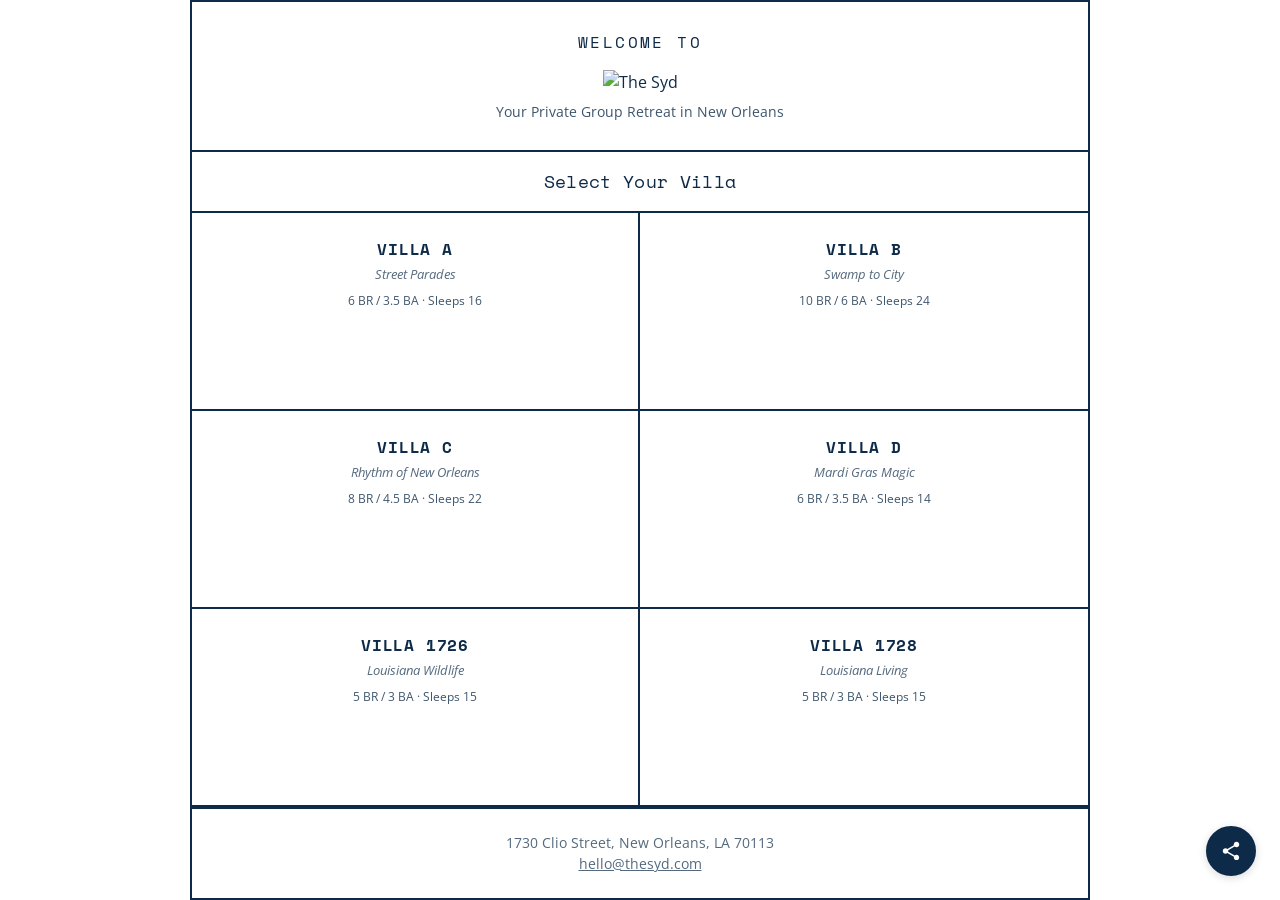
==== index.html @ c18d8f7f "Initial scaffold of The Syd guest app Complete guest-facing web app for The Syd (6 villas at 1730 Cl" ====
<!DOCTYPE html>
<html lang="en">
<head>
    <meta charset="UTF-8">
    <meta name="viewport" content="width=device-width, initial-scale=1.0, user-scalable=no">
    <meta name="apple-mobile-web-app-capable" content="yes">
    <meta name="apple-mobile-web-app-status-bar-style" content="black-translucent">
    <meta name="theme-color" content="#0d2b48">
    <title>The Syd - Guest Guide</title>
    <link rel="icon" type="image/svg+xml" href="images/favicon.svg">
    <link rel="manifest" href="manifest.json">
    <link rel="stylesheet" href="css/style.css">
</head>
<body>
    <div class="app-container">
        <div class="hero">
            <h1>Welcome to</h1>
            <img src="images/logo.png" alt="The Syd" class="hero-logo">
            <p class="tagline">Your Private Group Retreat in New Orleans</p>
        </div>

        <div class="section-header">
            <h2>Select Your Villa</h2>
        </div>

        <div class="villa-cards">
            <a href="properties/villa-a.html" class="villa-card">
                <span class="villa-name">Villa A</span>
                <span class="villa-theme">Street Parades</span>
                <span class="villa-specs">6 BR / 3.5 BA · Sleeps 16</span>
            </a>
            <a href="properties/villa-b.html" class="villa-card">
                <span class="villa-name">Villa B</span>
                <span class="villa-theme">Swamp to City</span>
                <span class="villa-specs">10 BR / 6 BA · Sleeps 24</span>
            </a>
            <a href="properties/villa-c.html" class="villa-card">
                <span class="villa-name">Villa C</span>
                <span class="villa-theme">Rhythm of New Orleans</span>
                <span class="villa-specs">8 BR / 4.5 BA · Sleeps 22</span>
            </a>
            <a href="properties/villa-d.html" class="villa-card">
                <span class="villa-name">Villa D</span>
                <span class="villa-theme">Mardi Gras Magic</span>
                <span class="villa-specs">6 BR / 3.5 BA · Sleeps 14</span>
            </a>
            <a href="properties/villa-1726.html" class="villa-card">
                <span class="villa-name">Villa 1726</span>
                <span class="villa-theme">Louisiana Wildlife</span>
                <span class="villa-specs">5 BR / 3 BA · Sleeps 15</span>
            </a>
            <a href="properties/villa-1728.html" class="villa-card">
                <span class="villa-name">Villa 1728</span>
                <span class="villa-theme">Louisiana Living</span>
                <span class="villa-specs">5 BR / 3 BA · Sleeps 15</span>
            </a>
        </div>

        <div class="app-footer">
            <p>1730 Clio Street, New Orleans, LA 70113</p>
            <p><a href="mailto:hello@thesyd.com">hello@thesyd.com</a></p>
        </div>
    </div>

    <button class="share-btn" aria-label="Share link">
        <svg viewBox="0 0 24 24" xmlns="http://www.w3.org/2000/svg">
            <path d="M18 16.08c-.76 0-1.44.3-1.96.77L8.91 12.7c.05-.23.09-.46.09-.7s-.04-.47-.09-.7l7.05-4.11c.54.5 1.25.81 2.04.81 1.66 0 3-1.34 3-3s-1.34-3-3-3-3 1.34-3 3c0 .24.04.47.09.7L8.04 9.81C7.5 9.31 6.79 9 6 9c-1.66 0-3 1.34-3 3s1.34 3 3 3c.79 0 1.5-.31 2.04-.81l7.12 4.16c-.05.21-.08.43-.08.65 0 1.61 1.31 2.92 2.92 2.92s2.92-1.31 2.92-2.92-1.31-2.92-2.92-2.92z"/>
        </svg>
    </button>
    <div class="share-toast">Link copied!</div>

    <script src="js/share.js"></script>
    <script>
        if ('serviceWorker' in navigator) {
            navigator.serviceWorker.register('/sw.js');
        }
    </script>
</body>
</html>
---- css/style.css ----
/* Fonts — fallback to Space Mono until custom fonts provided */
@import url('https://fonts.googleapis.com/css2?family=Space+Mono:wght@400;700&family=Open+Sans:wght@400;600;700&display=swap');

/* Reset & Base */
* {
    margin: 0;
    padding: 0;
    box-sizing: border-box;
}

:root {
    --primary: #0d2b48;
    --primary-light: #1a5276;
    --white: #ffffff;
    --light: #f0f2f5;
    --gray: #6b7280;
    --text: #1a1a2e;
    --radius: 0px;
    --shadow: 0 1px 3px rgba(0,0,0,0.08);
    --shadow-hover: 0 4px 12px rgba(0,0,0,0.12);
}

html, body {
    background: var(--white);
    min-height: 100vh;
}

body {
    font-family: 'Open Sans', -apple-system, BlinkMacSystemFont, sans-serif;
    color: var(--primary);
    line-height: 1.5;
    -webkit-font-smoothing: antialiased;
}

/* Main Container */
.app-container {
    display: grid;
    grid-template-rows: auto auto 1fr auto;
    min-height: 100vh;
    border: 2px solid var(--primary);
}

/* Hero Image (landing page) */
.hero-image {
    border-bottom: 2px solid var(--primary);
    line-height: 0;
}

.hero-image img {
    width: 100%;
    height: 200px;
    object-fit: cover;
    object-position: center;
}

/* Hero (landing page) */
.hero {
    padding: 28px 24px;
    text-align: center;
    border-bottom: 2px solid var(--primary);
}

.hero h1 {
    font-family: 'Space Mono', monospace;
    font-size: 1rem;
    font-weight: normal;
    text-transform: uppercase;
    letter-spacing: 0.15em;
    margin-bottom: 8px;
}

.hero-logo {
    max-width: 200px;
    height: auto;
    margin: 8px 0;
}

.hero .tagline {
    font-size: 0.85rem;
    opacity: 0.8;
}

/* Section Header */
.section-header {
    padding: 16px 24px;
    border-bottom: 2px solid var(--primary);
    text-align: center;
}

.section-header h2 {
    font-family: 'Space Mono', monospace;
    font-size: 1.1rem;
    font-weight: 400;
    letter-spacing: 0.02em;
    margin: 0;
}

/* Villa Cards (landing page) */
.villa-cards {
    display: grid;
    grid-template-columns: repeat(2, 1fr);
}

.villa-card {
    padding: 24px 20px;
    text-align: center;
    text-decoration: none;
    color: var(--primary);
    border-right: 2px solid var(--primary);
    border-bottom: 2px solid var(--primary);
    transition: background 0.2s ease;
}

.villa-card:nth-child(2n) {
    border-right: none;
}

.villa-card:last-child:nth-child(odd) {
    grid-column: 1 / -1;
    border-right: none;
}

.villa-card:hover {
    background: var(--primary);
    color: var(--white);
}

.villa-card .villa-name {
    font-family: 'Space Mono', monospace;
    font-size: 1rem;
    font-weight: bold;
    text-transform: uppercase;
    letter-spacing: 0.05em;
    display: block;
    margin-bottom: 4px;
}

.villa-card .villa-theme {
    font-size: 0.8rem;
    opacity: 0.7;
    display: block;
    margin-bottom: 8px;
    font-style: italic;
}

.villa-card .villa-specs {
    font-size: 0.75rem;
    opacity: 0.8;
    display: block;
}

/* Footer */
.app-footer {
    padding: 24px;
    text-align: center;
    border-top: 2px solid var(--primary);
}

.app-footer p {
    font-size: 0.85rem;
    opacity: 0.7;
}

.app-footer img {
    width: 50px;
    height: auto;
    margin-top: 12px;
}

/* Property Header */
.property-header {
    position: relative;
    border-bottom: 2px solid var(--primary);
}

.header-image {
    width: 100%;
    height: 180px;
    overflow: hidden;
    line-height: 0;
    border-top: 2px solid var(--primary);
}

.header-image img {
    width: 100%;
    height: 100%;
    object-fit: cover;
    object-position: center;
}

.header-content {
    padding: 24px;
    text-align: center;
}

.header-content h1 {
    font-family: 'Space Mono', monospace;
    font-size: 1.6rem;
    font-weight: bold;
    text-transform: uppercase;
    letter-spacing: 0.05em;
    margin-bottom: 4px;
}

.header-content .theme-subtitle {
    font-size: 0.9rem;
    opacity: 0.7;
    font-style: italic;
    margin-bottom: 8px;
}

.page-subtitle {
    font-size: 0.8rem;
    opacity: 0.8;
}

/* Nav Grid (6 tabs) */
.nav-grid {
    display: grid;
    grid-template-columns: repeat(3, 1fr);
}

.nav-grid .nav-item {
    padding: 16px 12px;
    text-align: center;
    text-decoration: none;
    font-family: 'Space Mono', monospace;
    font-size: 0.8rem;
    font-weight: bold;
    text-transform: uppercase;
    color: var(--primary);
    border-right: 2px solid var(--primary);
    border-bottom: 2px solid var(--primary);
    transition: background 0.2s ease;
    display: flex;
    align-items: center;
    justify-content: center;
}

.nav-grid .nav-item:nth-child(3n) {
    border-right: none;
}

.nav-grid .nav-item:hover,
.nav-grid .nav-item.active {
    background: var(--primary);
    color: var(--white);
}

/* Tab Panels */
.tab-panel {
    display: none;
}

.tab-panel.active {
    display: block;
}

/* Content Sections */
.content-section {
    padding: 28px 24px;
    border-bottom: 2px solid var(--primary);
}

.content-section p {
    line-height: 1.7;
}

.content-section h2 {
    font-family: 'Space Mono', monospace;
    font-size: 1.2rem;
    font-weight: bold;
    text-transform: uppercase;
    letter-spacing: 0.05em;
    margin-bottom: 24px;
    padding-bottom: 12px;
    border-bottom: 2px solid var(--primary);
}

.content-section ul {
    list-style: none;
    margin-top: 16px;
}

.content-section li {
    padding: 14px 0;
    border-bottom: 2px solid var(--primary);
    line-height: 1.6;
    font-size: 0.9rem;
}

.content-section li:last-child {
    border-bottom: none;
}

/* Info Block */
.info-block {
    margin-bottom: 24px;
    padding: 16px;
    border: 2px solid var(--primary);
}

.info-block p {
    margin-bottom: 8px;
}

.info-block p:last-child {
    margin-bottom: 0;
}

.info-block.highlight {
    background: var(--primary);
    color: var(--white);
}

.info-block.warning {
    background: var(--primary);
    color: var(--white);
    text-align: center;
}

/* Buttons */
.btn {
    display: inline-block;
    padding: 12px 24px;
    font-family: 'Space Mono', monospace;
    font-size: 0.75rem;
    font-weight: bold;
    text-transform: uppercase;
    letter-spacing: 0.05em;
    text-decoration: none;
    border: 2px solid var(--primary);
    background: transparent;
    color: var(--primary);
    cursor: pointer;
    transition: all 0.2s ease;
}

.btn:hover {
    background: var(--primary);
    color: var(--white);
}

.content-section .btn {
    display: block;
    margin-bottom: 12px;
    text-align: center;
}

.content-section .btn:last-child {
    margin-bottom: 0;
}

.btn-emergency {
    background: #dc2626;
    border-color: #dc2626;
    color: var(--white);
}

.btn-emergency:hover {
    background: #b91c1c;
    border-color: #b91c1c;
    color: var(--white);
}

/* Copy Button */
.copy-btn {
    display: inline-block;
    padding: 6px 12px;
    font-family: 'Space Mono', monospace;
    font-size: 0.7rem;
    font-weight: bold;
    text-transform: uppercase;
    border: 2px solid var(--primary);
    background: transparent;
    color: var(--primary);
    cursor: pointer;
    transition: all 0.2s ease;
    margin-top: 8px;
}

.copy-btn:hover {
    background: var(--primary);
    color: var(--white);
}

.copy-btn.copied {
    background: var(--primary);
    color: var(--white);
}

/* Lists */
ul {
    list-style: none;
}

li {
    padding: 12px 0;
    border-bottom: 1px solid var(--primary);
}

li:last-child {
    border-bottom: none;
}

/* Links */
a {
    color: var(--primary);
}

/* Accordion */
.accordion {
    border: none;
}

.accordion-item {
    border-bottom: 2px solid var(--primary);
}

.accordion-header {
    display: flex;
    justify-content: space-between;
    align-items: center;
    padding: 16px 0;
    cursor: pointer;
    font-family: 'Space Mono', monospace;
    font-size: 1rem;
    font-weight: bold;
    text-transform: uppercase;
    letter-spacing: 0.05em;
}

.accordion-header:hover {
    opacity: 0.8;
}

.accordion-arrow {
    font-size: 1.5rem;
    font-weight: 300;
    line-height: 1;
}

.accordion-content {
    display: none;
    padding-bottom: 16px;
}

.accordion-item.open .accordion-content {
    display: block;
}

.accordion-content ul {
    margin: 0;
}

.accordion-content li {
    padding: 10px 0;
    font-size: 0.9rem;
}

/* Events Widget */
.events-widget {
    background: var(--white);
    border: 2px solid var(--primary);
    padding: 20px;
    margin-bottom: 24px;
}

.events-header {
    display: flex;
    justify-content: space-between;
    align-items: center;
    margin-bottom: 16px;
    padding-bottom: 12px;
    border-bottom: 2px solid var(--primary);
    gap: 12px;
}

.events-widget h3 {
    font-family: 'Space Mono', monospace;
    font-size: 1.1rem;
    font-weight: bold;
    text-transform: uppercase;
    color: var(--primary);
    margin: 0;
}

.wwoz-link {
    font-family: 'Space Mono', monospace;
    font-size: 0.8rem;
    color: var(--primary-light);
    text-decoration: underline;
}

.event-card {
    background: var(--white);
    border: 2px solid var(--primary);
    margin-bottom: 12px;
}

.event-card:last-child {
    margin-bottom: 0;
}

.event-card-content {
    padding: 14px;
}

.event-card-date {
    font-size: 0.75rem;
    font-weight: bold;
    color: var(--primary);
    text-transform: uppercase;
    margin-bottom: 6px;
}

.event-card-title {
    font-family: 'Space Mono', monospace;
    font-size: 1rem;
    font-weight: bold;
    color: var(--primary);
    margin-bottom: 6px;
}

.event-card-desc {
    font-size: 0.85rem;
    color: var(--primary);
    line-height: 1.4;
}

.event-card-desc a {
    color: var(--primary);
    text-decoration: underline;
}

.event-card-link {
    text-decoration: none;
    color: inherit;
}

.event-card-image {
    width: 100%;
    height: 140px;
    object-fit: cover;
    display: block;
}

.event-card-meta {
    display: flex;
    flex-wrap: wrap;
    gap: 8px;
    font-size: 0.75rem;
    color: var(--primary);
    margin-top: 8px;
}

.event-card-category {
    background: var(--primary);
    color: var(--white);
    padding: 2px 8px;
    border-radius: 10px;
    font-weight: 500;
}

.event-card-location,
.event-card-times {
    color: var(--primary);
}

.events-scroll {
    max-height: 500px;
    overflow-y: auto;
}

.events-loading {
    text-align: center;
    padding: 24px;
    color: var(--primary);
    font-size: 0.9rem;
}

.see-all-events {
    display: block;
    text-align: center;
    margin-top: 12px;
    padding: 10px;
    background: var(--primary);
    color: var(--white);
    text-decoration: none;
    font-size: 0.9rem;
    font-weight: 500;
}

.see-all-events:hover {
    opacity: 0.9;
}

/* Search */
.search-btn-header {
    position: absolute;
    top: 12px;
    right: 12px;
    width: 40px;
    height: 40px;
    background: var(--white);
    border: 2px solid var(--primary);
    border-radius: 50%;
    cursor: pointer;
    display: flex;
    align-items: center;
    justify-content: center;
    z-index: 10;
    transition: background 0.2s ease;
}

.search-btn-header:hover {
    background: var(--primary);
}

.search-btn-header:hover svg {
    fill: var(--white);
}

.search-btn-header svg {
    width: 20px;
    height: 20px;
    fill: var(--primary);
}

.search-overlay {
    display: none;
    position: fixed;
    top: 0;
    left: 0;
    right: 0;
    bottom: 0;
    background: rgba(255, 255, 255, 0.98);
    z-index: 1000;
    padding: 20px;
    overflow-y: auto;
}

.search-overlay.active {
    display: block;
}

.search-container {
    display: flex;
    gap: 12px;
    margin-bottom: 20px;
    max-width: 600px;
    margin-left: auto;
    margin-right: auto;
}

.search-input {
    flex: 1;
    padding: 14px 18px;
    font-family: 'Space Mono', monospace;
    font-size: 1rem;
    border: 2px solid var(--primary);
    background: var(--white);
    color: var(--primary);
    outline: none;
}

.search-input::placeholder {
    color: var(--primary);
    opacity: 0.5;
}

.search-close {
    width: 50px;
    height: 50px;
    background: var(--primary);
    border: none;
    color: var(--white);
    font-size: 28px;
    cursor: pointer;
    display: flex;
    align-items: center;
    justify-content: center;
}

.search-results {
    max-width: 600px;
    margin: 0 auto;
}

.search-result-item {
    padding: 16px;
    border: 2px solid var(--primary);
    margin-bottom: 12px;
    cursor: pointer;
    transition: background 0.2s ease;
}

.search-result-item:hover {
    background: var(--primary);
    color: var(--white);
}

.search-result-item h4 {
    font-size: 0.9rem;
    margin-bottom: 4px;
    text-transform: uppercase;
}

.search-result-item p {
    font-size: 0.85rem;
    opacity: 0.8;
}

.search-no-results {
    text-align: center;
    padding: 40px 20px;
    color: var(--primary);
    opacity: 0.7;
}

/* Floating Share Button */
.share-btn {
    position: fixed;
    bottom: 24px;
    right: 24px;
    width: 50px;
    height: 50px;
    background: var(--primary);
    color: var(--white);
    border: 2px solid var(--primary);
    border-radius: 50%;
    display: flex;
    align-items: center;
    justify-content: center;
    cursor: pointer;
    box-shadow: 0 2px 8px rgba(0,0,0,0.15);
    z-index: 100;
    transition: all 0.2s ease;
}

.share-btn:hover {
    background: var(--white);
    color: var(--primary);
}

.share-btn svg {
    width: 22px;
    height: 22px;
    fill: currentColor;
}

.share-toast {
    position: fixed;
    bottom: 90px;
    right: 24px;
    background: var(--primary);
    color: var(--white);
    padding: 10px 16px;
    font-size: 0.8rem;
    font-weight: bold;
    text-transform: uppercase;
    letter-spacing: 0.05em;
    opacity: 0;
    transform: translateY(10px);
    transition: all 0.3s ease;
    z-index: 100;
}

.share-toast.show {
    opacity: 1;
    transform: translateY(0);
}

/* Responsive */
@media (min-width: 900px) {
    body {
        max-width: 900px;
        margin: 0 auto;
    }
}
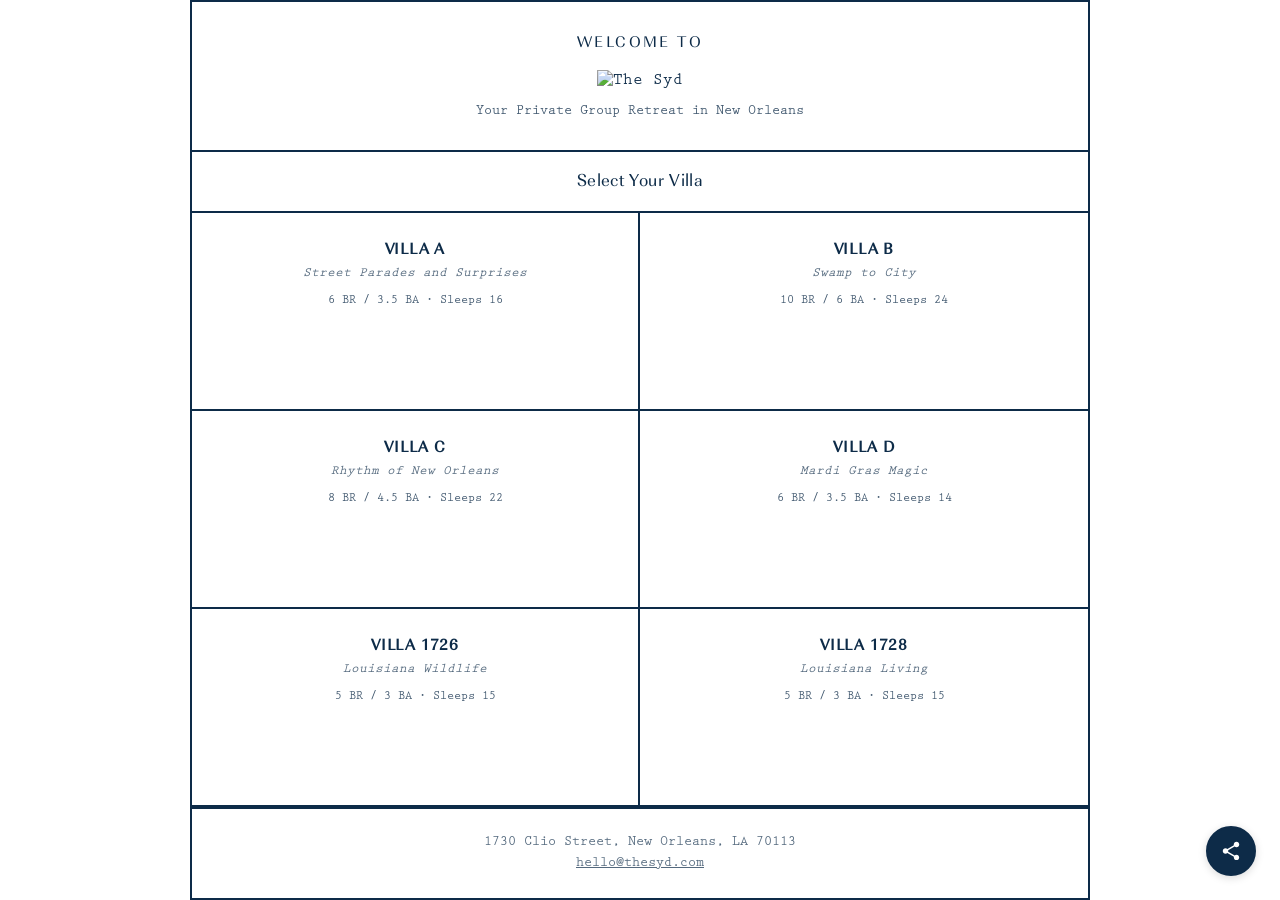
==== commit 7d0477d3: "Update Villa A theme to Street Parades and Surprises Co-Authored-By: Claude Opus 4.6 <noreply@anthro" ====
--- a/index.html
+++ b/index.html
@@ -26,7 +26,7 @@
         <div class="villa-cards">
             <a href="properties/villa-a.html" class="villa-card">
                 <span class="villa-name">Villa A</span>
-                <span class="villa-theme">Street Parades</span>
+                <span class="villa-theme">Street Parades and Surprises</span>
                 <span class="villa-specs">6 BR / 3.5 BA · Sleeps 16</span>
             </a>
             <a href="properties/villa-b.html" class="villa-card">
--- a/css/style.css
+++ b/css/style.css
@@ -1,5 +1,19 @@
-/* Fonts — fallback to Space Mono until custom fonts provided */
-@import url('https://fonts.googleapis.com/css2?family=Space+Mono:wght@400;700&family=Open+Sans:wght@400;600;700&display=swap');
+/* Fonts */
+@import url('https://fonts.googleapis.com/css2?family=Open+Sans:wght@400;600;700&display=swap');
+
+@font-face {
+    font-family: 'Prestige';
+    src: url('../fonts/PrestigeEliteStd-Bd.otf') format('opentype');
+    font-weight: bold;
+    font-style: normal;
+}
+
+@font-face {
+    font-family: 'Imperial';
+    src: url('../fonts/URWImperialW01-Regular.ttf') format('truetype');
+    font-weight: normal;
+    font-style: normal;
+}
 
 /* Reset & Base */
 * {
@@ -26,7 +40,7 @@
 }
 
 body {
-    font-family: 'Open Sans', -apple-system, BlinkMacSystemFont, sans-serif;
+    font-family: 'Prestige', 'Open Sans', -apple-system, BlinkMacSystemFont, sans-serif;
     color: var(--primary);
     line-height: 1.5;
     -webkit-font-smoothing: antialiased;
@@ -61,7 +75,7 @@
 }
 
 .hero h1 {
-    font-family: 'Space Mono', monospace;
+    font-family: 'Imperial', 'Space Mono', monospace;
     font-size: 1rem;
     font-weight: normal;
     text-transform: uppercase;
@@ -88,7 +102,7 @@
 }
 
 .section-header h2 {
-    font-family: 'Space Mono', monospace;
+    font-family: 'Imperial', 'Space Mono', monospace;
     font-size: 1.1rem;
     font-weight: 400;
     letter-spacing: 0.02em;
@@ -126,7 +140,7 @@
 }
 
 .villa-card .villa-name {
-    font-family: 'Space Mono', monospace;
+    font-family: 'Imperial', 'Space Mono', monospace;
     font-size: 1rem;
     font-weight: bold;
     text-transform: uppercase;
@@ -194,7 +208,7 @@
 }
 
 .header-content h1 {
-    font-family: 'Space Mono', monospace;
+    font-family: 'Imperial', 'Space Mono', monospace;
     font-size: 1.6rem;
     font-weight: bold;
     text-transform: uppercase;
@@ -224,7 +238,7 @@
     padding: 16px 12px;
     text-align: center;
     text-decoration: none;
-    font-family: 'Space Mono', monospace;
+    font-family: 'Imperial', 'Space Mono', monospace;
     font-size: 0.8rem;
     font-weight: bold;
     text-transform: uppercase;
@@ -267,7 +281,7 @@
 }
 
 .content-section h2 {
-    font-family: 'Space Mono', monospace;
+    font-family: 'Imperial', 'Space Mono', monospace;
     font-size: 1.2rem;
     font-weight: bold;
     text-transform: uppercase;
@@ -323,7 +337,7 @@
 .btn {
     display: inline-block;
     padding: 12px 24px;
-    font-family: 'Space Mono', monospace;
+    font-family: 'Prestige', 'Open Sans', sans-serif;
     font-size: 0.75rem;
     font-weight: bold;
     text-transform: uppercase;
@@ -367,7 +381,7 @@
 .copy-btn {
     display: inline-block;
     padding: 6px 12px;
-    font-family: 'Space Mono', monospace;
+    font-family: 'Prestige', 'Open Sans', sans-serif;
     font-size: 0.7rem;
     font-weight: bold;
     text-transform: uppercase;
@@ -423,7 +437,7 @@
     align-items: center;
     padding: 16px 0;
     cursor: pointer;
-    font-family: 'Space Mono', monospace;
+    font-family: 'Imperial', 'Space Mono', monospace;
     font-size: 1rem;
     font-weight: bold;
     text-transform: uppercase;
@@ -477,7 +491,7 @@
 }
 
 .events-widget h3 {
-    font-family: 'Space Mono', monospace;
+    font-family: 'Imperial', 'Space Mono', monospace;
     font-size: 1.1rem;
     font-weight: bold;
     text-transform: uppercase;
@@ -486,7 +500,7 @@
 }
 
 .wwoz-link {
-    font-family: 'Space Mono', monospace;
+    font-family: 'Imperial', 'Space Mono', monospace;
     font-size: 0.8rem;
     color: var(--primary-light);
     text-decoration: underline;
@@ -515,7 +529,7 @@
 }
 
 .event-card-title {
-    font-family: 'Space Mono', monospace;
+    font-family: 'Imperial', 'Space Mono', monospace;
     font-size: 1rem;
     font-weight: bold;
     color: var(--primary);
@@ -656,7 +670,7 @@
 .search-input {
     flex: 1;
     padding: 14px 18px;
-    font-family: 'Space Mono', monospace;
+    font-family: 'Imperial', 'Space Mono', monospace;
     font-size: 1rem;
     border: 2px solid var(--primary);
     background: var(--white);
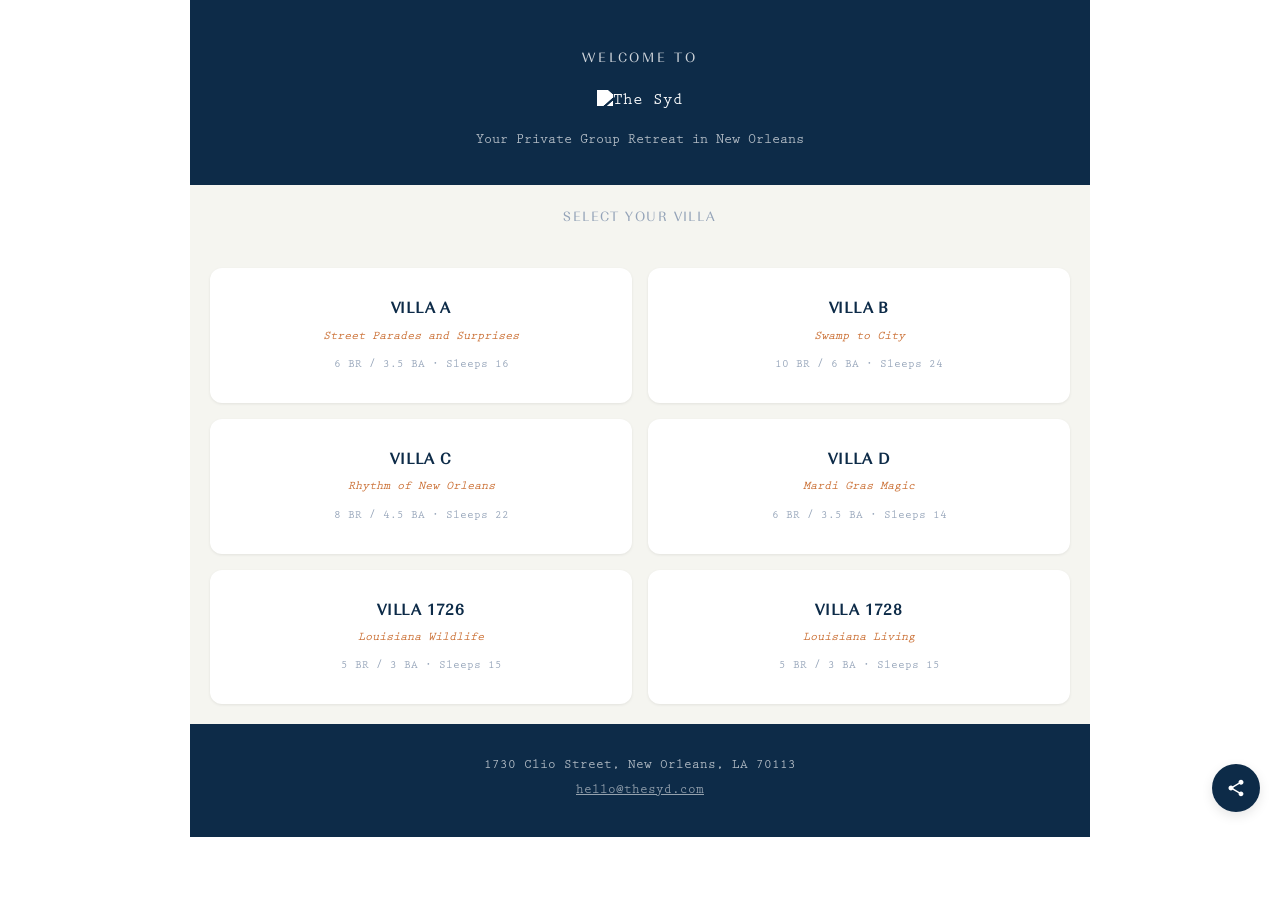
==== commit a722fac8: "Add PostHog analytics to guest pages Same project (517138) as the marketing sites, split by $host. S" ====
--- a/index.html
+++ b/index.html
@@ -1,79 +1,80 @@
-<!DOCTYPE html>
-<html lang="en">
-<head>
-    <meta charset="UTF-8">
-    <meta name="viewport" content="width=device-width, initial-scale=1.0, user-scalable=no">
-    <meta name="apple-mobile-web-app-capable" content="yes">
-    <meta name="apple-mobile-web-app-status-bar-style" content="black-translucent">
-    <meta name="theme-color" content="#0d2b48">
-    <title>The Syd - Guest Guide</title>
-    <link rel="icon" type="image/svg+xml" href="images/favicon.svg">
-    <link rel="manifest" href="manifest.json">
-    <link rel="stylesheet" href="css/style.css">
-</head>
-<body>
-    <div class="app-container">
-        <div class="hero">
-            <h1>Welcome to</h1>
-            <img src="images/logo.png" alt="The Syd" class="hero-logo">
-            <p class="tagline">Your Private Group Retreat in New Orleans</p>
-        </div>
-
-        <div class="section-header">
-            <h2>Select Your Villa</h2>
-        </div>
-
-        <div class="villa-cards">
-            <a href="properties/villa-a.html" class="villa-card">
-                <span class="villa-name">Villa A</span>
-                <span class="villa-theme">Street Parades and Surprises</span>
-                <span class="villa-specs">6 BR / 3.5 BA · Sleeps 16</span>
-            </a>
-            <a href="properties/villa-b.html" class="villa-card">
-                <span class="villa-name">Villa B</span>
-                <span class="villa-theme">Swamp to City</span>
-                <span class="villa-specs">10 BR / 6 BA · Sleeps 24</span>
-            </a>
-            <a href="properties/villa-c.html" class="villa-card">
-                <span class="villa-name">Villa C</span>
-                <span class="villa-theme">Rhythm of New Orleans</span>
-                <span class="villa-specs">8 BR / 4.5 BA · Sleeps 22</span>
-            </a>
-            <a href="properties/villa-d.html" class="villa-card">
-                <span class="villa-name">Villa D</span>
-                <span class="villa-theme">Mardi Gras Magic</span>
-                <span class="villa-specs">6 BR / 3.5 BA · Sleeps 14</span>
-            </a>
-            <a href="properties/villa-1726.html" class="villa-card">
-                <span class="villa-name">Villa 1726</span>
-                <span class="villa-theme">Louisiana Wildlife</span>
-                <span class="villa-specs">5 BR / 3 BA · Sleeps 15</span>
-            </a>
-            <a href="properties/villa-1728.html" class="villa-card">
-                <span class="villa-name">Villa 1728</span>
-                <span class="villa-theme">Louisiana Living</span>
-                <span class="villa-specs">5 BR / 3 BA · Sleeps 15</span>
-            </a>
-        </div>
-
-        <div class="app-footer">
-            <p>1730 Clio Street, New Orleans, LA 70113</p>
-            <p><a href="mailto:hello@thesyd.com">hello@thesyd.com</a></p>
-        </div>
-    </div>
-
-    <button class="share-btn" aria-label="Share link">
-        <svg viewBox="0 0 24 24" xmlns="http://www.w3.org/2000/svg">
-            <path d="M18 16.08c-.76 0-1.44.3-1.96.77L8.91 12.7c.05-.23.09-.46.09-.7s-.04-.47-.09-.7l7.05-4.11c.54.5 1.25.81 2.04.81 1.66 0 3-1.34 3-3s-1.34-3-3-3-3 1.34-3 3c0 .24.04.47.09.7L8.04 9.81C7.5 9.31 6.79 9 6 9c-1.66 0-3 1.34-3 3s1.34 3 3 3c.79 0 1.5-.31 2.04-.81l7.12 4.16c-.05.21-.08.43-.08.65 0 1.61 1.31 2.92 2.92 2.92s2.92-1.31 2.92-2.92-1.31-2.92-2.92-2.92z"/>
-        </svg>
-    </button>
-    <div class="share-toast">Link copied!</div>
-
-    <script src="js/share.js"></script>
-    <script>
-        if ('serviceWorker' in navigator) {
-            navigator.serviceWorker.register('/sw.js');
-        }
-    </script>
-</body>
-</html>
+<!DOCTYPE html>
+<html lang="en">
+<head>
+    <meta charset="UTF-8">
+    <meta name="viewport" content="width=device-width, initial-scale=1.0, user-scalable=no">
+    <meta name="apple-mobile-web-app-capable" content="yes">
+    <meta name="apple-mobile-web-app-status-bar-style" content="black-translucent">
+    <meta name="theme-color" content="#0d2b48">
+    <title>The Syd - Guest Guide</title>
+    <link rel="icon" type="image/svg+xml" href="images/favicon.svg">
+    <link rel="manifest" href="manifest.json">
+    <link rel="stylesheet" href="css/style.css">
+    <script src="js/analytics.js" defer></script>
+</head>
+<body>
+    <div class="app-container">
+        <div class="hero">
+            <h1>Welcome to</h1>
+            <img src="images/logo.png" alt="The Syd" class="hero-logo">
+            <p class="tagline">Your Private Group Retreat in New Orleans</p>
+        </div>
+
+        <div class="section-header">
+            <h2>Select Your Villa</h2>
+        </div>
+
+        <div class="villa-cards">
+            <a href="properties/villa-a.html" class="villa-card">
+                <span class="villa-name">Villa A</span>
+                <span class="villa-theme">Street Parades and Surprises</span>
+                <span class="villa-specs">6 BR / 3.5 BA · Sleeps 16</span>
+            </a>
+            <a href="properties/villa-b.html" class="villa-card">
+                <span class="villa-name">Villa B</span>
+                <span class="villa-theme">Swamp to City</span>
+                <span class="villa-specs">10 BR / 6 BA · Sleeps 24</span>
+            </a>
+            <a href="properties/villa-c.html" class="villa-card">
+                <span class="villa-name">Villa C</span>
+                <span class="villa-theme">Rhythm of New Orleans</span>
+                <span class="villa-specs">8 BR / 4.5 BA · Sleeps 22</span>
+            </a>
+            <a href="properties/villa-d.html" class="villa-card">
+                <span class="villa-name">Villa D</span>
+                <span class="villa-theme">Mardi Gras Magic</span>
+                <span class="villa-specs">6 BR / 3.5 BA · Sleeps 14</span>
+            </a>
+            <a href="properties/villa-1726.html" class="villa-card">
+                <span class="villa-name">Villa 1726</span>
+                <span class="villa-theme">Louisiana Wildlife</span>
+                <span class="villa-specs">5 BR / 3 BA · Sleeps 15</span>
+            </a>
+            <a href="properties/villa-1728.html" class="villa-card">
+                <span class="villa-name">Villa 1728</span>
+                <span class="villa-theme">Louisiana Living</span>
+                <span class="villa-specs">5 BR / 3 BA · Sleeps 15</span>
+            </a>
+        </div>
+
+        <div class="app-footer">
+            <p>1730 Clio Street, New Orleans, LA 70113</p>
+            <p><a href="mailto:hello@thesyd.com">hello@thesyd.com</a></p>
+        </div>
+    </div>
+
+    <button class="share-btn" aria-label="Share link">
+        <svg viewBox="0 0 24 24" xmlns="http://www.w3.org/2000/svg">
+            <path d="M18 16.08c-.76 0-1.44.3-1.96.77L8.91 12.7c.05-.23.09-.46.09-.7s-.04-.47-.09-.7l7.05-4.11c.54.5 1.25.81 2.04.81 1.66 0 3-1.34 3-3s-1.34-3-3-3-3 1.34-3 3c0 .24.04.47.09.7L8.04 9.81C7.5 9.31 6.79 9 6 9c-1.66 0-3 1.34-3 3s1.34 3 3 3c.79 0 1.5-.31 2.04-.81l7.12 4.16c-.05.21-.08.43-.08.65 0 1.61 1.31 2.92 2.92 2.92s2.92-1.31 2.92-2.92-1.31-2.92-2.92-2.92z"/>
+        </svg>
+    </button>
+    <div class="share-toast">Link copied!</div>
+
+    <script src="js/share.js"></script>
+    <script>
+        if ('serviceWorker' in navigator) {
+            navigator.serviceWorker.register('/sw.js');
+        }
+    </script>
+</body>
+</html>
--- a/css/style.css
+++ b/css/style.css
@@ -25,13 +25,19 @@
 :root {
     --primary: #0d2b48;
     --primary-light: #1a5276;
+    --accent: #c96b2e;
+    --accent-light: #e8944d;
     --white: #ffffff;
-    --light: #f0f2f5;
-    --gray: #6b7280;
+    --light: #f5f5f0;
+    --gray: #94a3b8;
     --text: #1a1a2e;
-    --radius: 0px;
+    --divider: #e2e8f0;
+    --radius: 12px;
+    --radius-sm: 8px;
     --shadow: 0 1px 3px rgba(0,0,0,0.08);
-    --shadow-hover: 0 4px 12px rgba(0,0,0,0.12);
+    --shadow-md: 0 4px 12px rgba(0,0,0,0.1);
+    --shadow-lg: 0 8px 24px rgba(0,0,0,0.12);
+    --bottom-nav-height: 72px;
 }
 
 html, body {
@@ -42,70 +48,65 @@
 body {
     font-family: 'Prestige', 'Open Sans', -apple-system, BlinkMacSystemFont, sans-serif;
     color: var(--primary);
-    line-height: 1.5;
+    line-height: 1.6;
     -webkit-font-smoothing: antialiased;
+    padding-bottom: var(--bottom-nav-height);
 }
 
 /* Main Container */
 .app-container {
-    display: grid;
-    grid-template-rows: auto auto 1fr auto;
     min-height: 100vh;
-    border: 2px solid var(--primary);
-}
-
-/* Hero Image (landing page) */
-.hero-image {
-    border-bottom: 2px solid var(--primary);
-    line-height: 0;
-}
-
-.hero-image img {
-    width: 100%;
-    height: 200px;
-    object-fit: cover;
-    object-position: center;
-}
+}
+
+/* ================================
+   LANDING PAGE
+   ================================ */
 
 /* Hero (landing page) */
 .hero {
-    padding: 28px 24px;
+    padding: 48px 24px 32px;
     text-align: center;
-    border-bottom: 2px solid var(--primary);
+    background: var(--primary);
+    color: var(--white);
 }
 
 .hero h1 {
     font-family: 'Imperial', 'Space Mono', monospace;
-    font-size: 1rem;
+    font-size: 0.85rem;
     font-weight: normal;
     text-transform: uppercase;
-    letter-spacing: 0.15em;
-    margin-bottom: 8px;
+    letter-spacing: 0.2em;
+    margin-bottom: 12px;
+    opacity: 0.8;
 }
 
 .hero-logo {
-    max-width: 200px;
+    max-width: 220px;
     height: auto;
     margin: 8px 0;
+    filter: brightness(0) invert(1);
 }
 
 .hero .tagline {
     font-size: 0.85rem;
-    opacity: 0.8;
+    opacity: 0.7;
+    margin-top: 8px;
 }
 
 /* Section Header */
 .section-header {
-    padding: 16px 24px;
-    border-bottom: 2px solid var(--primary);
+    padding: 20px 24px;
     text-align: center;
+    background: var(--light);
 }
 
 .section-header h2 {
     font-family: 'Imperial', 'Space Mono', monospace;
-    font-size: 1.1rem;
+    font-size: 0.9rem;
     font-weight: 400;
-    letter-spacing: 0.02em;
+    letter-spacing: 0.1em;
+    text-transform: uppercase;
+    color: var(--gray);
     margin: 0;
 }
 
@@ -113,30 +114,25 @@
 .villa-cards {
     display: grid;
     grid-template-columns: repeat(2, 1fr);
+    gap: 16px;
+    padding: 20px;
+    background: var(--light);
 }
 
 .villa-card {
-    padding: 24px 20px;
+    padding: 28px 20px;
     text-align: center;
     text-decoration: none;
     color: var(--primary);
-    border-right: 2px solid var(--primary);
-    border-bottom: 2px solid var(--primary);
-    transition: background 0.2s ease;
-}
-
-.villa-card:nth-child(2n) {
-    border-right: none;
-}
-
-.villa-card:last-child:nth-child(odd) {
-    grid-column: 1 / -1;
-    border-right: none;
+    background: var(--white);
+    border-radius: var(--radius);
+    box-shadow: var(--shadow);
+    transition: transform 0.2s ease, box-shadow 0.2s ease;
 }
 
 .villa-card:hover {
-    background: var(--primary);
-    color: var(--white);
+    transform: translateY(-2px);
+    box-shadow: var(--shadow-md);
 }
 
 .villa-card .villa-name {
@@ -146,33 +142,40 @@
     text-transform: uppercase;
     letter-spacing: 0.05em;
     display: block;
-    margin-bottom: 4px;
+    margin-bottom: 6px;
 }
 
 .villa-card .villa-theme {
+    font-size: 0.75rem;
+    color: var(--accent);
+    display: block;
+    margin-bottom: 10px;
+    font-style: italic;
+}
+
+.villa-card .villa-specs {
+    font-size: 0.7rem;
+    color: var(--gray);
+    display: block;
+}
+
+/* Footer */
+.app-footer {
+    padding: 32px 24px;
+    text-align: center;
+    background: var(--primary);
+    color: var(--white);
+}
+
+.app-footer p {
     font-size: 0.8rem;
     opacity: 0.7;
-    display: block;
-    margin-bottom: 8px;
-    font-style: italic;
-}
-
-.villa-card .villa-specs {
-    font-size: 0.75rem;
+    margin-bottom: 4px;
+}
+
+.app-footer a {
+    color: var(--white);
     opacity: 0.8;
-    display: block;
-}
-
-/* Footer */
-.app-footer {
-    padding: 24px;
-    text-align: center;
-    border-top: 2px solid var(--primary);
-}
-
-.app-footer p {
-    font-size: 0.85rem;
-    opacity: 0.7;
 }
 
 .app-footer img {
@@ -181,87 +184,114 @@
     margin-top: 12px;
 }
 
-/* Property Header */
+/* ================================
+   PROPERTY PAGES
+   ================================ */
+
+/* Hero Header */
 .property-header {
     position: relative;
-    border-bottom: 2px solid var(--primary);
-}
-
-.header-image {
-    width: 100%;
-    height: 180px;
+    height: 320px;
     overflow: hidden;
-    line-height: 0;
-    border-top: 2px solid var(--primary);
-}
-
-.header-image img {
-    width: 100%;
-    height: 100%;
-    object-fit: cover;
-    object-position: center;
+    background-color: var(--primary);
+    background-size: cover;
+    background-position: center;
+}
+
+.property-header::after {
+    content: '';
+    position: absolute;
+    bottom: 0;
+    left: 0;
+    right: 0;
+    height: 60%;
+    background: linear-gradient(to top, rgba(13, 43, 72, 0.85) 0%, rgba(13, 43, 72, 0.3) 60%, transparent 100%);
 }
 
 .header-content {
+    position: absolute;
+    bottom: 0;
+    left: 0;
+    right: 0;
     padding: 24px;
-    text-align: center;
+    z-index: 2;
+    color: var(--white);
 }
 
 .header-content h1 {
     font-family: 'Imperial', 'Space Mono', monospace;
-    font-size: 1.6rem;
+    font-size: 2rem;
     font-weight: bold;
     text-transform: uppercase;
     letter-spacing: 0.05em;
     margin-bottom: 4px;
+    text-shadow: 0 2px 8px rgba(0,0,0,0.3);
 }
 
 .header-content .theme-subtitle {
     font-size: 0.9rem;
-    opacity: 0.7;
+    opacity: 0.85;
     font-style: italic;
-    margin-bottom: 8px;
+    margin-bottom: 6px;
 }
 
 .page-subtitle {
     font-size: 0.8rem;
-    opacity: 0.8;
-}
-
-/* Nav Grid (6 tabs) */
-.nav-grid {
-    display: grid;
-    grid-template-columns: repeat(3, 1fr);
-}
-
-.nav-grid .nav-item {
-    padding: 16px 12px;
-    text-align: center;
-    text-decoration: none;
-    font-family: 'Imperial', 'Space Mono', monospace;
-    font-size: 0.8rem;
-    font-weight: bold;
-    text-transform: uppercase;
-    color: var(--primary);
-    border-right: 2px solid var(--primary);
-    border-bottom: 2px solid var(--primary);
-    transition: background 0.2s ease;
+    opacity: 0.75;
+}
+
+/* ================================
+   BOTTOM NAVIGATION
+   ================================ */
+.bottom-nav {
+    position: fixed;
+    bottom: 0;
+    left: 0;
+    right: 0;
+    height: var(--bottom-nav-height);
+    background: var(--white);
     display: flex;
+    justify-content: space-around;
+    align-items: center;
+    box-shadow: 0 -2px 12px rgba(0,0,0,0.08);
+    z-index: 100;
+    padding-bottom: env(safe-area-inset-bottom);
+}
+
+.bottom-nav-item {
+    display: flex;
+    flex-direction: column;
     align-items: center;
     justify-content: center;
-}
-
-.nav-grid .nav-item:nth-child(3n) {
-    border-right: none;
-}
-
-.nav-grid .nav-item:hover,
-.nav-grid .nav-item.active {
-    background: var(--primary);
-    color: var(--white);
-}
-
-/* Tab Panels */
+    text-decoration: none;
+    color: var(--gray);
+    font-size: 0.6rem;
+    font-family: 'Prestige', 'Open Sans', sans-serif;
+    text-transform: uppercase;
+    letter-spacing: 0.05em;
+    padding: 8px 4px;
+    flex: 1;
+    transition: color 0.2s ease;
+}
+
+.bottom-nav-item svg {
+    width: 22px;
+    height: 22px;
+    margin-bottom: 4px;
+    fill: currentColor;
+}
+
+.bottom-nav-item.active {
+    color: var(--accent);
+}
+
+.bottom-nav-item:active {
+    opacity: 0.7;
+}
+
+/* ================================
+   TAB PANELS
+   ================================ */
 .tab-panel {
     display: none;
 }
@@ -270,10 +300,15 @@
     display: block;
 }
 
-/* Content Sections */
+/* ================================
+   CONTENT SECTIONS
+   ================================ */
 .content-section {
     padding: 28px 24px;
-    border-bottom: 2px solid var(--primary);
+}
+
+.content-section + .content-section {
+    border-top: 1px solid var(--divider);
 }
 
 .content-section p {
@@ -282,23 +317,22 @@
 
 .content-section h2 {
     font-family: 'Imperial', 'Space Mono', monospace;
-    font-size: 1.2rem;
+    font-size: 1.1rem;
     font-weight: bold;
     text-transform: uppercase;
     letter-spacing: 0.05em;
-    margin-bottom: 24px;
-    padding-bottom: 12px;
-    border-bottom: 2px solid var(--primary);
+    margin-bottom: 20px;
+    color: var(--primary);
 }
 
 .content-section ul {
     list-style: none;
-    margin-top: 16px;
+    margin-top: 12px;
 }
 
 .content-section li {
-    padding: 14px 0;
-    border-bottom: 2px solid var(--primary);
+    padding: 12px 0;
+    border-bottom: 1px solid var(--divider);
     line-height: 1.6;
     font-size: 0.9rem;
 }
@@ -307,11 +341,12 @@
     border-bottom: none;
 }
 
-/* Info Block */
+/* Info Block — soft card style */
 .info-block {
-    margin-bottom: 24px;
-    padding: 16px;
-    border: 2px solid var(--primary);
+    margin-bottom: 16px;
+    padding: 20px;
+    background: var(--light);
+    border-radius: var(--radius);
 }
 
 .info-block p {
@@ -331,28 +366,33 @@
     background: var(--primary);
     color: var(--white);
     text-align: center;
-}
-
-/* Buttons */
+    border-radius: var(--radius);
+}
+
+/* ================================
+   BUTTONS
+   ================================ */
 .btn {
     display: inline-block;
-    padding: 12px 24px;
+    padding: 14px 28px;
     font-family: 'Prestige', 'Open Sans', sans-serif;
     font-size: 0.75rem;
     font-weight: bold;
     text-transform: uppercase;
     letter-spacing: 0.05em;
     text-decoration: none;
-    border: 2px solid var(--primary);
-    background: transparent;
-    color: var(--primary);
+    border: none;
+    border-radius: var(--radius-sm);
+    background: var(--accent);
+    color: var(--white);
     cursor: pointer;
     transition: all 0.2s ease;
 }
 
 .btn:hover {
-    background: var(--primary);
-    color: var(--white);
+    background: var(--accent-light);
+    transform: translateY(-1px);
+    box-shadow: var(--shadow-md);
 }
 
 .content-section .btn {
@@ -367,96 +407,142 @@
 
 .btn-emergency {
     background: #dc2626;
-    border-color: #dc2626;
     color: var(--white);
 }
 
 .btn-emergency:hover {
     background: #b91c1c;
-    border-color: #b91c1c;
     color: var(--white);
 }
 
 /* Copy Button */
 .copy-btn {
     display: inline-block;
-    padding: 6px 12px;
+    padding: 8px 16px;
     font-family: 'Prestige', 'Open Sans', sans-serif;
     font-size: 0.7rem;
     font-weight: bold;
     text-transform: uppercase;
-    border: 2px solid var(--primary);
+    border: 2px solid var(--accent);
+    border-radius: var(--radius-sm);
     background: transparent;
-    color: var(--primary);
+    color: var(--accent);
     cursor: pointer;
     transition: all 0.2s ease;
     margin-top: 8px;
 }
 
 .copy-btn:hover {
-    background: var(--primary);
+    background: var(--accent);
     color: var(--white);
 }
 
 .copy-btn.copied {
-    background: var(--primary);
-    color: var(--white);
-}
-
-/* Lists */
+    background: var(--accent);
+    color: var(--white);
+}
+
+/* ================================
+   LISTS
+   ================================ */
 ul {
     list-style: none;
 }
 
 li {
     padding: 12px 0;
-    border-bottom: 1px solid var(--primary);
+    border-bottom: 1px solid var(--divider);
 }
 
 li:last-child {
     border-bottom: none;
 }
 
-/* Links */
+/* ================================
+   LINKS
+   ================================ */
 a {
-    color: var(--primary);
-}
-
-/* Accordion */
+    color: var(--accent);
+}
+
+/* ================================
+   ACCORDION
+   ================================ */
 .accordion {
     border: none;
 }
 
 .accordion-item {
-    border-bottom: 2px solid var(--primary);
+    border: 1px solid var(--divider);
+    border-bottom: none;
+    position: relative;
+}
+
+.accordion-item:last-child {
+    border-bottom: 1px solid var(--divider);
+}
+
+.accordion-item::before {
+    content: '';
+    position: absolute;
+    left: 0;
+    top: 0;
+    bottom: 0;
+    width: 3px;
+    background: var(--divider);
+}
+
+.accordion-item.open::before {
+    background: var(--accent);
 }
 
 .accordion-header {
     display: flex;
     justify-content: space-between;
     align-items: center;
-    padding: 16px 0;
+    padding: 18px 20px;
     cursor: pointer;
     font-family: 'Imperial', 'Space Mono', monospace;
     font-size: 1rem;
     font-weight: bold;
-    text-transform: uppercase;
-    letter-spacing: 0.05em;
+    letter-spacing: 0.02em;
+    color: var(--primary);
 }
 
 .accordion-header:hover {
-    opacity: 0.8;
+    color: var(--accent);
 }
 
 .accordion-arrow {
-    font-size: 1.5rem;
-    font-weight: 300;
-    line-height: 1;
+    width: 20px;
+    height: 20px;
+    display: flex;
+    align-items: center;
+    justify-content: center;
+    transition: transform 0.3s ease;
+    flex-shrink: 0;
+}
+
+.accordion-arrow svg {
+    width: 16px;
+    height: 16px;
+    stroke: var(--primary);
+    opacity: 0.4;
+    fill: none;
+    stroke-width: 1.5;
+    stroke-linecap: round;
+    stroke-linejoin: round;
+}
+
+.accordion-item.open .accordion-arrow {
+    transform: rotate(180deg);
 }
 
 .accordion-content {
     display: none;
-    padding-bottom: 16px;
+    padding: 20px 20px 20px;
+    background: var(--light);
+    border-top: 1px solid var(--divider);
 }
 
 .accordion-item.open .accordion-content {
@@ -472,10 +558,12 @@
     font-size: 0.9rem;
 }
 
-/* Events Widget */
+/* ================================
+   EVENTS WIDGET
+   ================================ */
 .events-widget {
-    background: var(--white);
-    border: 2px solid var(--primary);
+    background: var(--light);
+    border-radius: var(--radius);
     padding: 20px;
     margin-bottom: 24px;
 }
@@ -486,13 +574,13 @@
     align-items: center;
     margin-bottom: 16px;
     padding-bottom: 12px;
-    border-bottom: 2px solid var(--primary);
+    border-bottom: 1px solid var(--divider);
     gap: 12px;
 }
 
 .events-widget h3 {
     font-family: 'Imperial', 'Space Mono', monospace;
-    font-size: 1.1rem;
+    font-size: 1rem;
     font-weight: bold;
     text-transform: uppercase;
     color: var(--primary);
@@ -500,16 +588,18 @@
 }
 
 .wwoz-link {
-    font-family: 'Imperial', 'Space Mono', monospace;
-    font-size: 0.8rem;
-    color: var(--primary-light);
+    font-family: 'Prestige', 'Open Sans', sans-serif;
+    font-size: 0.75rem;
+    color: var(--accent);
     text-decoration: underline;
 }
 
 .event-card {
     background: var(--white);
-    border: 2px solid var(--primary);
+    border-radius: var(--radius);
+    box-shadow: var(--shadow);
     margin-bottom: 12px;
+    overflow: hidden;
 }
 
 .event-card:last-child {
@@ -517,20 +607,21 @@
 }
 
 .event-card-content {
-    padding: 14px;
+    padding: 16px;
 }
 
 .event-card-date {
-    font-size: 0.75rem;
-    font-weight: bold;
-    color: var(--primary);
-    text-transform: uppercase;
+    font-size: 0.7rem;
+    font-weight: bold;
+    color: var(--accent);
+    text-transform: uppercase;
+    letter-spacing: 0.05em;
     margin-bottom: 6px;
 }
 
 .event-card-title {
     font-family: 'Imperial', 'Space Mono', monospace;
-    font-size: 1rem;
+    font-size: 0.95rem;
     font-weight: bold;
     color: var(--primary);
     margin-bottom: 6px;
@@ -539,11 +630,11 @@
 .event-card-desc {
     font-size: 0.85rem;
     color: var(--primary);
-    line-height: 1.4;
+    line-height: 1.5;
 }
 
 .event-card-desc a {
-    color: var(--primary);
+    color: var(--accent);
     text-decoration: underline;
 }
 
@@ -563,22 +654,23 @@
     display: flex;
     flex-wrap: wrap;
     gap: 8px;
-    font-size: 0.75rem;
-    color: var(--primary);
+    font-size: 0.7rem;
+    color: var(--gray);
     margin-top: 8px;
 }
 
 .event-card-category {
-    background: var(--primary);
-    color: var(--white);
-    padding: 2px 8px;
-    border-radius: 10px;
+    background: var(--accent);
+    color: var(--white);
+    padding: 2px 10px;
+    border-radius: 12px;
     font-weight: 500;
+    font-size: 0.65rem;
 }
 
 .event-card-location,
 .event-card-times {
-    color: var(--primary);
+    color: var(--gray);
 }
 
 .events-scroll {
@@ -589,35 +681,160 @@
 .events-loading {
     text-align: center;
     padding: 24px;
-    color: var(--primary);
+    color: var(--gray);
     font-size: 0.9rem;
 }
 
 .see-all-events {
     display: block;
     text-align: center;
-    margin-top: 12px;
-    padding: 10px;
+    margin-top: 16px;
+    padding: 12px;
+    background: var(--accent);
+    color: var(--white);
+    text-decoration: none;
+    font-size: 0.8rem;
+    font-weight: bold;
+    text-transform: uppercase;
+    letter-spacing: 0.05em;
+    border-radius: var(--radius-sm);
+    transition: background 0.2s ease;
+}
+
+.see-all-events:hover {
+    background: var(--accent-light);
+    color: var(--white);
+}
+
+/* ================================
+   PARADE CALENDAR
+   ================================ */
+.parade-scroll {
+    max-height: 400px;
+    overflow-y: auto;
+    padding-right: 8px;
+}
+
+.parade-scroll::-webkit-scrollbar {
+    width: 4px;
+}
+
+.parade-scroll::-webkit-scrollbar-track {
+    background: var(--light);
+    border-radius: 2px;
+}
+
+.parade-scroll::-webkit-scrollbar-thumb {
     background: var(--primary);
-    color: var(--white);
+    border-radius: 2px;
+}
+
+.parade-day {
+    margin-bottom: 16px;
+}
+
+.parade-day:last-child {
+    margin-bottom: 0;
+}
+
+.parade-day-header {
+    font-family: 'Imperial', 'Space Mono', monospace;
+    font-size: 0.9rem;
+    color: var(--white);
+    padding: 8px 12px;
+    margin-bottom: 10px;
+    background: var(--primary);
+    border-radius: var(--radius-sm);
+    display: inline-block;
+}
+
+.parade-item {
+    padding: 10px 0;
+    border-bottom: 1px solid var(--divider);
+}
+
+.parade-item:last-child {
+    border-bottom: none;
+}
+
+.parade-time {
+    font-size: 0.75rem;
+    font-weight: 600;
+    color: var(--accent);
+    text-transform: uppercase;
+    letter-spacing: 0.03em;
+    margin-bottom: 2px;
+}
+
+.parade-location-header {
+    font-size: 0.8rem;
+    font-weight: 600;
+    color: var(--primary);
+    margin-bottom: 0.25rem;
+    padding-left: 0.5rem;
+    border-left: 3px solid var(--accent);
+}
+
+.parade-krewes {
+    font-size: 0.9rem;
+    line-height: 1.5;
+}
+
+.krewe-link {
+    color: var(--primary);
     text-decoration: none;
-    font-size: 0.9rem;
-    font-weight: 500;
-}
-
-.see-all-events:hover {
-    opacity: 0.9;
-}
-
-/* Search */
+}
+
+.krewe-link:hover {
+    text-decoration: underline;
+    color: var(--accent);
+}
+
+.krewe-name {
+    color: var(--primary);
+}
+
+.parade-trackers {
+    margin-top: 1rem;
+    padding: 1rem;
+    background: var(--light);
+    border-radius: var(--radius);
+    text-align: center;
+}
+
+.parade-trackers p {
+    margin-bottom: 0.75rem;
+    font-size: 0.85rem;
+}
+
+.tracker-link {
+    display: inline-block;
+    margin: 0.25rem 0.5rem;
+    padding: 0.5rem 1rem;
+    background: var(--accent);
+    color: var(--white);
+    text-decoration: none;
+    border-radius: var(--radius-sm);
+    font-size: 0.85rem;
+}
+
+.tracker-link:hover {
+    background: var(--accent-light);
+}
+
+/* ================================
+   SEARCH
+   ================================ */
 .search-btn-header {
     position: absolute;
-    top: 12px;
-    right: 12px;
-    width: 40px;
-    height: 40px;
-    background: var(--white);
-    border: 2px solid var(--primary);
+    top: 16px;
+    right: 16px;
+    width: 44px;
+    height: 44px;
+    background: rgba(255,255,255,0.15);
+    backdrop-filter: blur(8px);
+    -webkit-backdrop-filter: blur(8px);
+    border: none;
     border-radius: 50%;
     cursor: pointer;
     display: flex;
@@ -628,17 +845,13 @@
 }
 
 .search-btn-header:hover {
-    background: var(--primary);
-}
-
-.search-btn-header:hover svg {
-    fill: var(--white);
+    background: rgba(255,255,255,0.3);
 }
 
 .search-btn-header svg {
     width: 20px;
     height: 20px;
-    fill: var(--primary);
+    fill: var(--white);
 }
 
 .search-overlay {
@@ -670,17 +883,18 @@
 .search-input {
     flex: 1;
     padding: 14px 18px;
-    font-family: 'Imperial', 'Space Mono', monospace;
+    font-family: 'Prestige', 'Open Sans', sans-serif;
     font-size: 1rem;
-    border: 2px solid var(--primary);
-    background: var(--white);
+    border: none;
+    border-bottom: 2px solid var(--primary);
+    background: transparent;
     color: var(--primary);
     outline: none;
+    border-radius: 0;
 }
 
 .search-input::placeholder {
-    color: var(--primary);
-    opacity: 0.5;
+    color: var(--gray);
 }
 
 .search-close {
@@ -688,6 +902,7 @@
     height: 50px;
     background: var(--primary);
     border: none;
+    border-radius: var(--radius-sm);
     color: var(--white);
     font-size: 28px;
     cursor: pointer;
@@ -703,10 +918,11 @@
 
 .search-result-item {
     padding: 16px;
-    border: 2px solid var(--primary);
+    background: var(--light);
+    border-radius: var(--radius);
     margin-bottom: 12px;
     cursor: pointer;
-    transition: background 0.2s ease;
+    transition: all 0.2s ease;
 }
 
 .search-result-item:hover {
@@ -728,56 +944,58 @@
 .search-no-results {
     text-align: center;
     padding: 40px 20px;
-    color: var(--primary);
-    opacity: 0.7;
-}
-
-/* Floating Share Button */
+    color: var(--gray);
+}
+
+/* ================================
+   FLOATING SHARE BUTTON
+   ================================ */
 .share-btn {
     position: fixed;
-    bottom: 24px;
-    right: 24px;
-    width: 50px;
-    height: 50px;
+    bottom: calc(var(--bottom-nav-height) + 16px);
+    right: 20px;
+    width: 48px;
+    height: 48px;
     background: var(--primary);
     color: var(--white);
-    border: 2px solid var(--primary);
+    border: none;
     border-radius: 50%;
     display: flex;
     align-items: center;
     justify-content: center;
     cursor: pointer;
-    box-shadow: 0 2px 8px rgba(0,0,0,0.15);
-    z-index: 100;
+    box-shadow: var(--shadow-md);
+    z-index: 99;
     transition: all 0.2s ease;
 }
 
 .share-btn:hover {
-    background: var(--white);
-    color: var(--primary);
+    background: var(--accent);
+    transform: scale(1.05);
 }
 
 .share-btn svg {
-    width: 22px;
-    height: 22px;
+    width: 20px;
+    height: 20px;
     fill: currentColor;
 }
 
 .share-toast {
     position: fixed;
-    bottom: 90px;
-    right: 24px;
+    bottom: calc(var(--bottom-nav-height) + 76px);
+    right: 20px;
     background: var(--primary);
     color: var(--white);
     padding: 10px 16px;
-    font-size: 0.8rem;
+    font-size: 0.75rem;
     font-weight: bold;
     text-transform: uppercase;
     letter-spacing: 0.05em;
+    border-radius: var(--radius-sm);
     opacity: 0;
     transform: translateY(10px);
     transition: all 0.3s ease;
-    z-index: 100;
+    z-index: 99;
 }
 
 .share-toast.show {
@@ -785,10 +1003,23 @@
     transform: translateY(0);
 }
 
-/* Responsive */
+/* ================================
+   RESPONSIVE
+   ================================ */
 @media (min-width: 900px) {
     body {
         max-width: 900px;
         margin: 0 auto;
     }
-}
+
+    .bottom-nav {
+        max-width: 900px;
+        left: 50%;
+        transform: translateX(-50%);
+    }
+}
+
+/* Landing page doesn't have bottom nav */
+body:not([data-villa]) {
+    padding-bottom: 0;
+}
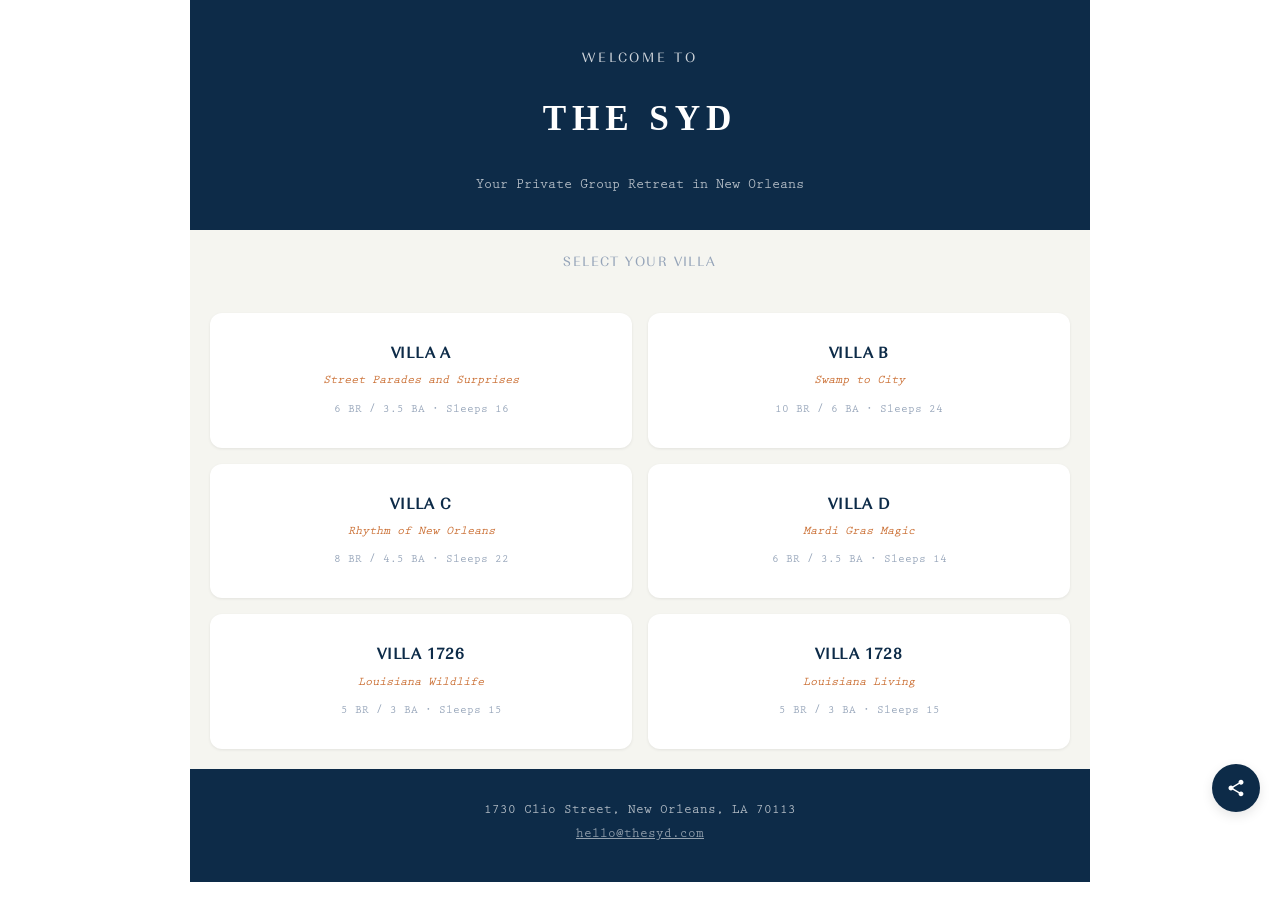
==== commit 9049abbe: "Fix the hero logo and add the missing head metadata The hero logo never rendered. images/logo.png is" ====
--- a/index.html
+++ b/index.html
@@ -1,80 +1,86 @@
-<!DOCTYPE html>
-<html lang="en">
-<head>
-    <meta charset="UTF-8">
-    <meta name="viewport" content="width=device-width, initial-scale=1.0, user-scalable=no">
-    <meta name="apple-mobile-web-app-capable" content="yes">
-    <meta name="apple-mobile-web-app-status-bar-style" content="black-translucent">
-    <meta name="theme-color" content="#0d2b48">
-    <title>The Syd - Guest Guide</title>
-    <link rel="icon" type="image/svg+xml" href="images/favicon.svg">
-    <link rel="manifest" href="manifest.json">
-    <link rel="stylesheet" href="css/style.css">
-    <script src="js/analytics.js" defer></script>
-</head>
-<body>
-    <div class="app-container">
-        <div class="hero">
-            <h1>Welcome to</h1>
-            <img src="images/logo.png" alt="The Syd" class="hero-logo">
-            <p class="tagline">Your Private Group Retreat in New Orleans</p>
-        </div>
-
-        <div class="section-header">
-            <h2>Select Your Villa</h2>
-        </div>
-
-        <div class="villa-cards">
-            <a href="properties/villa-a.html" class="villa-card">
-                <span class="villa-name">Villa A</span>
-                <span class="villa-theme">Street Parades and Surprises</span>
-                <span class="villa-specs">6 BR / 3.5 BA · Sleeps 16</span>
-            </a>
-            <a href="properties/villa-b.html" class="villa-card">
-                <span class="villa-name">Villa B</span>
-                <span class="villa-theme">Swamp to City</span>
-                <span class="villa-specs">10 BR / 6 BA · Sleeps 24</span>
-            </a>
-            <a href="properties/villa-c.html" class="villa-card">
-                <span class="villa-name">Villa C</span>
-                <span class="villa-theme">Rhythm of New Orleans</span>
-                <span class="villa-specs">8 BR / 4.5 BA · Sleeps 22</span>
-            </a>
-            <a href="properties/villa-d.html" class="villa-card">
-                <span class="villa-name">Villa D</span>
-                <span class="villa-theme">Mardi Gras Magic</span>
-                <span class="villa-specs">6 BR / 3.5 BA · Sleeps 14</span>
-            </a>
-            <a href="properties/villa-1726.html" class="villa-card">
-                <span class="villa-name">Villa 1726</span>
-                <span class="villa-theme">Louisiana Wildlife</span>
-                <span class="villa-specs">5 BR / 3 BA · Sleeps 15</span>
-            </a>
-            <a href="properties/villa-1728.html" class="villa-card">
-                <span class="villa-name">Villa 1728</span>
-                <span class="villa-theme">Louisiana Living</span>
-                <span class="villa-specs">5 BR / 3 BA · Sleeps 15</span>
-            </a>
-        </div>
-
-        <div class="app-footer">
-            <p>1730 Clio Street, New Orleans, LA 70113</p>
-            <p><a href="mailto:hello@thesyd.com">hello@thesyd.com</a></p>
-        </div>
-    </div>
-
-    <button class="share-btn" aria-label="Share link">
-        <svg viewBox="0 0 24 24" xmlns="http://www.w3.org/2000/svg">
-            <path d="M18 16.08c-.76 0-1.44.3-1.96.77L8.91 12.7c.05-.23.09-.46.09-.7s-.04-.47-.09-.7l7.05-4.11c.54.5 1.25.81 2.04.81 1.66 0 3-1.34 3-3s-1.34-3-3-3-3 1.34-3 3c0 .24.04.47.09.7L8.04 9.81C7.5 9.31 6.79 9 6 9c-1.66 0-3 1.34-3 3s1.34 3 3 3c.79 0 1.5-.31 2.04-.81l7.12 4.16c-.05.21-.08.43-.08.65 0 1.61 1.31 2.92 2.92 2.92s2.92-1.31 2.92-2.92-1.31-2.92-2.92-2.92z"/>
-        </svg>
-    </button>
-    <div class="share-toast">Link copied!</div>
-
-    <script src="js/share.js"></script>
-    <script>
-        if ('serviceWorker' in navigator) {
-            navigator.serviceWorker.register('/sw.js');
-        }
-    </script>
-</body>
-</html>
+<!DOCTYPE html>
+<html lang="en">
+<head>
+    <meta charset="UTF-8">
+    <meta name="viewport" content="width=device-width, initial-scale=1.0, user-scalable=no">
+    <meta name="apple-mobile-web-app-capable" content="yes">
+    <meta name="apple-mobile-web-app-status-bar-style" content="black-translucent">
+    <meta name="theme-color" content="#0d2b48">
+    <title>The Syd - Guest Guide</title>
+    <meta name="description" content="Everything you need during your stay at The Syd. Pick your villa to find the wifi, the door codes, the pool rules and our favorite places nearby.">
+    <link rel="canonical" href="https://thesyd.netlify.app/">
+    <meta property="og:title" content="The Syd - Guest Guide">
+    <meta property="og:description" content="Everything you need during your stay at The Syd. Pick your villa to find the wifi, the door codes, the pool rules and our favorite places nearby.">
+    <meta property="og:type" content="website">
+    <meta property="og:url" content="https://thesyd.netlify.app/">
+    <meta property="og:image" content="https://thesyd.netlify.app/images/logo.svg">
+    <link rel="icon" type="image/svg+xml" href="images/favicon.svg">
+    <link rel="manifest" href="manifest.json">
+    <link rel="stylesheet" href="css/style.css">
+</head>
+<body>
+    <div class="app-container">
+        <div class="hero">
+            <h1>Welcome to</h1>
+            <img src="images/logo.svg" alt="The Syd" class="hero-logo">
+            <p class="tagline">Your Private Group Retreat in New Orleans</p>
+        </div>
+
+        <div class="section-header">
+            <h2>Select Your Villa</h2>
+        </div>
+
+        <div class="villa-cards">
+            <a href="properties/villa-a.html" class="villa-card">
+                <span class="villa-name">Villa A</span>
+                <span class="villa-theme">Street Parades and Surprises</span>
+                <span class="villa-specs">6 BR / 3.5 BA · Sleeps 16</span>
+            </a>
+            <a href="properties/villa-b.html" class="villa-card">
+                <span class="villa-name">Villa B</span>
+                <span class="villa-theme">Swamp to City</span>
+                <span class="villa-specs">10 BR / 6 BA · Sleeps 24</span>
+            </a>
+            <a href="properties/villa-c.html" class="villa-card">
+                <span class="villa-name">Villa C</span>
+                <span class="villa-theme">Rhythm of New Orleans</span>
+                <span class="villa-specs">8 BR / 4.5 BA · Sleeps 22</span>
+            </a>
+            <a href="properties/villa-d.html" class="villa-card">
+                <span class="villa-name">Villa D</span>
+                <span class="villa-theme">Mardi Gras Magic</span>
+                <span class="villa-specs">6 BR / 3.5 BA · Sleeps 14</span>
+            </a>
+            <a href="properties/villa-1726.html" class="villa-card">
+                <span class="villa-name">Villa 1726</span>
+                <span class="villa-theme">Louisiana Wildlife</span>
+                <span class="villa-specs">5 BR / 3 BA · Sleeps 15</span>
+            </a>
+            <a href="properties/villa-1728.html" class="villa-card">
+                <span class="villa-name">Villa 1728</span>
+                <span class="villa-theme">Louisiana Living</span>
+                <span class="villa-specs">5 BR / 3 BA · Sleeps 15</span>
+            </a>
+        </div>
+
+        <div class="app-footer">
+            <p>1730 Clio Street, New Orleans, LA 70113</p>
+            <p><a href="mailto:hello@thesyd.com">hello@thesyd.com</a></p>
+        </div>
+    </div>
+
+    <button class="share-btn" aria-label="Share link">
+        <svg viewBox="0 0 24 24" xmlns="http://www.w3.org/2000/svg">
+            <path d="M18 16.08c-.76 0-1.44.3-1.96.77L8.91 12.7c.05-.23.09-.46.09-.7s-.04-.47-.09-.7l7.05-4.11c.54.5 1.25.81 2.04.81 1.66 0 3-1.34 3-3s-1.34-3-3-3-3 1.34-3 3c0 .24.04.47.09.7L8.04 9.81C7.5 9.31 6.79 9 6 9c-1.66 0-3 1.34-3 3s1.34 3 3 3c.79 0 1.5-.31 2.04-.81l7.12 4.16c-.05.21-.08.43-.08.65 0 1.61 1.31 2.92 2.92 2.92s2.92-1.31 2.92-2.92-1.31-2.92-2.92-2.92z"/>
+        </svg>
+    </button>
+    <div class="share-toast">Link copied!</div>
+
+    <script src="js/share.js"></script>
+    <script>
+        if ('serviceWorker' in navigator) {
+            navigator.serviceWorker.register('/sw.js');
+        }
+    </script>
+</body>
+</html>
